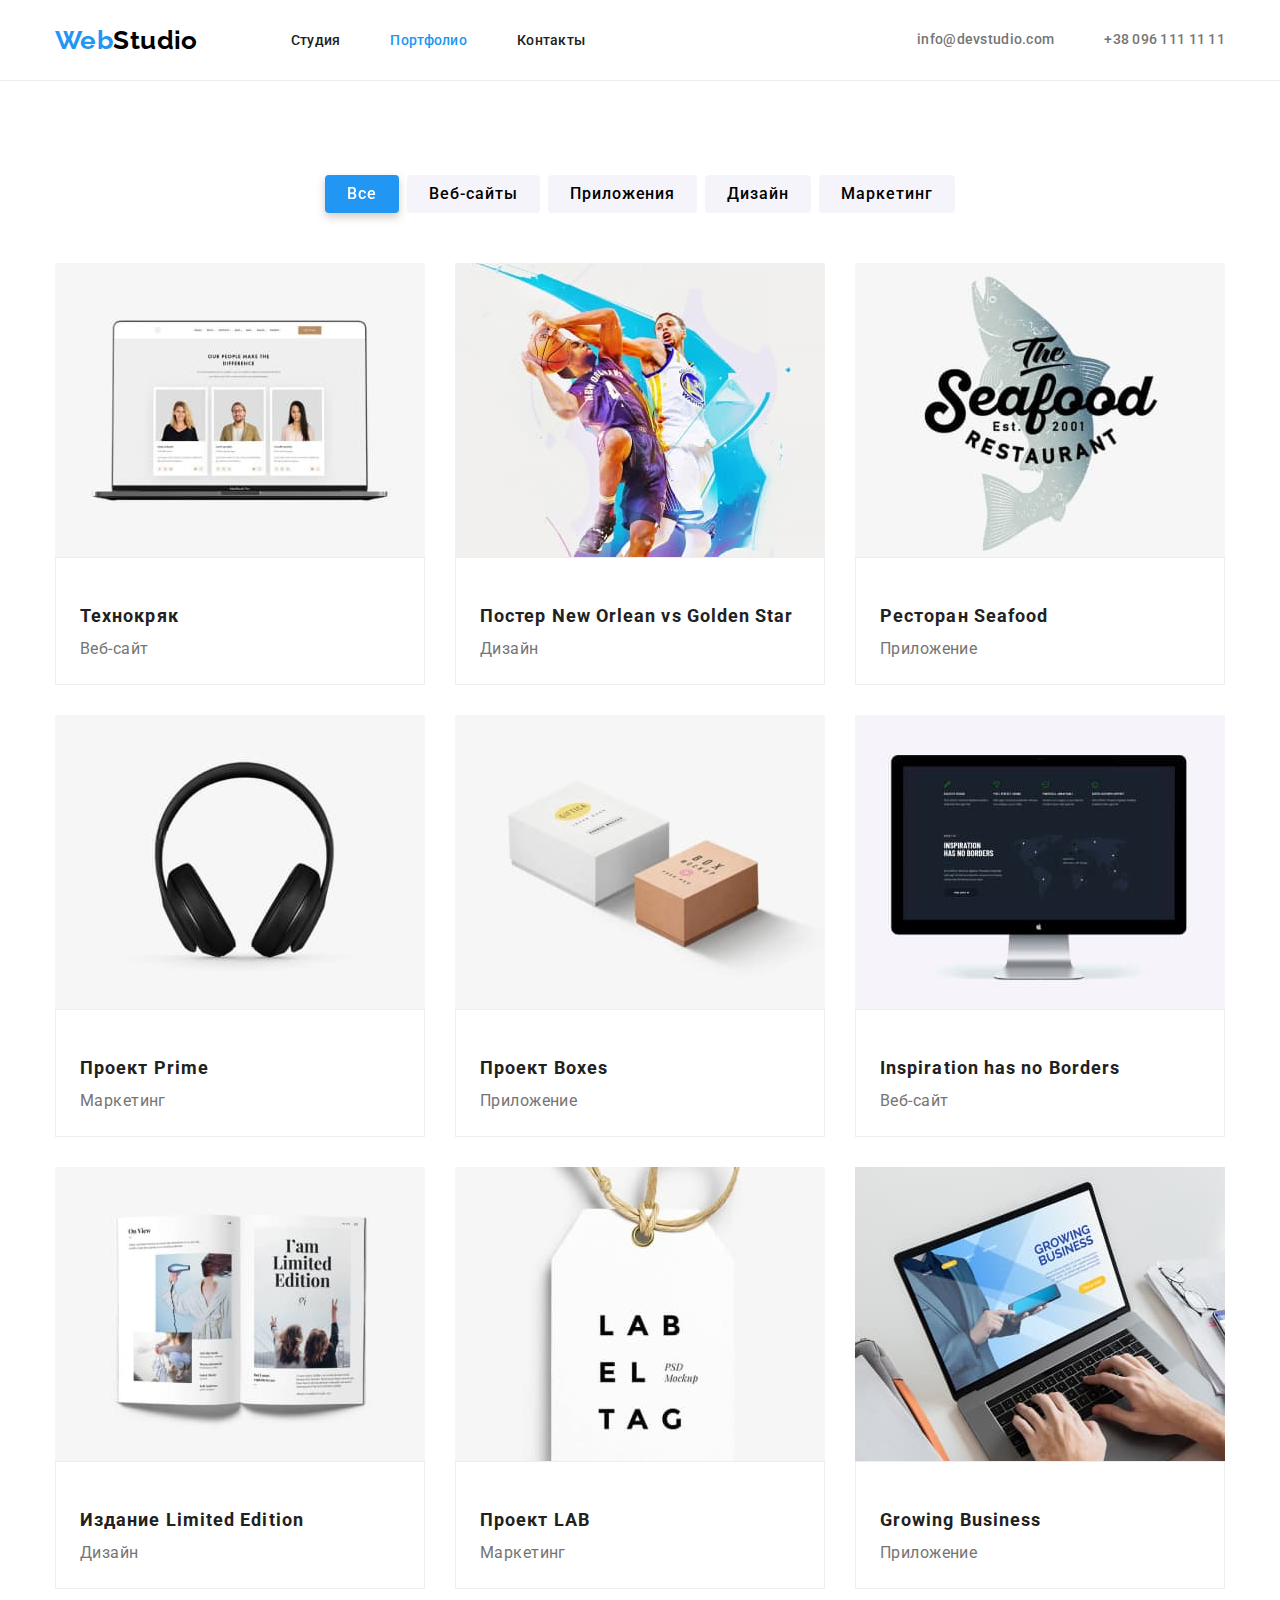
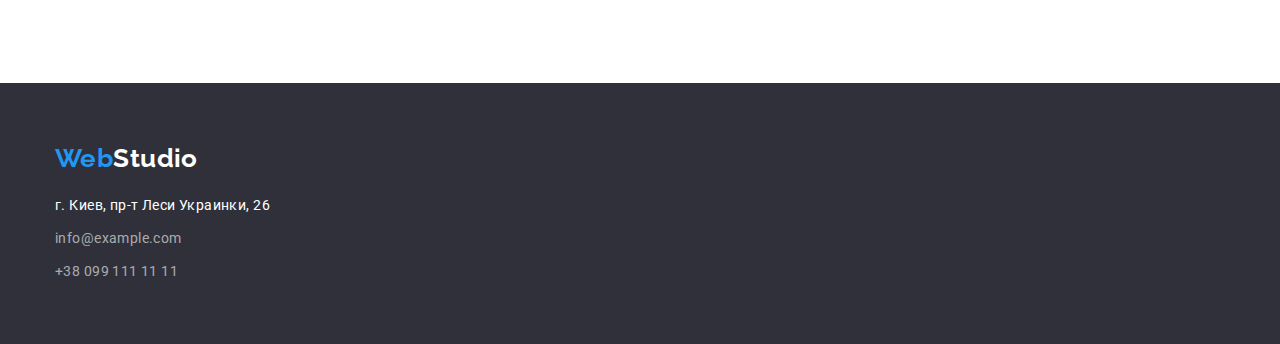
==== portfolio.html @ 1eb345da "добавляет дз 3" ====
<!DOCTYPE html>
<html lang="ru">
<head>
    <meta charset="UTF-8">
    <meta http-equiv="X-UA-Compatible" content="IE=edge">
    <meta name="viewport" content="width=device-width, initial-scale=1.0">
    <title>Document</title>
    <link rel="preconnect" href="https://fonts.googleapis.com"> 
    <link rel="preconnect" href="https://fonts.gstatic.com" crossorigin> 
    <link href="https://fonts.googleapis.com/css2?family=Raleway:wght@700&family=Roboto:wght@400;500;700;900&display=swap" 
        rel="stylesheet">
    <link rel="stylesheet" href="https://cdnjs.cloudflare.com/ajax/libs/modern-normalize/1.1.0/modern-normalize.min.css">
    <link rel="stylesheet" href="./css/styles.css">
</head>
<body>
    <header class="page-header">
        <div class="container header-navigation">
            <a href="./index.html" class="header-logo link">Web<span class="logo-accent">Studio</span></a>
            <nav>
                <ul class="header-list list">
                <li class="header-item">
                    <a href="./index.html" class="header-link link">Студия</a>
                </li>
                <li class="header-item" >
                    <a href="./portfolio.html" class="header-link link current">Портфолио</a>
                </li>
                <li class="header-item" >
                    <a href="" class="header-link link">Контакты</a>
                </li>
                </ul>
            </nav>
            <ul class="header-contacts-list list">
                <li class="header-contacts-item "><a class="header-contacts-link link" href="mailto:info@devstudio.com">info@devstudio.com</a></li>
                <li class="header-contacts-item "><a class="header-contacts-link link" href="tel:+380961111111">+38 096 111 11 11</a></li>
            </ul>  
        </div>  
    </header>
    <main>
       <!--портфолио--> 
       <section class="portfolio section">
        <div class="container">
            <h2 class="visually-hidden">Портфолио</h2>
            <!--Cортировка-->
            <ul class="portfolio-options-list list">

                <li class="portfolio-options-item">
                    <button class="portfolio-btn btn portfolio-currunt-btn" 
                    type="button">Все</button>
                </li>

                <li class="portfolio-options-item">
                    <button class="portfolio-btn btn" type="button">Веб-сайты</button>
                </li>

                <li class="portfolio-options-item">
                    <button class="portfolio-btn btn" type="button">Приложения</button>
                </li>

                <li class="portfolio-options-item">
                    <button class="portfolio-btn btn" type="button">Дизайн</button>
                </li>

                <li class="portfolio-options-item">
                    <button class="portfolio-btn btn" type="button">Маркетинг</button>
                </li>
            </ul>
            <!--Карточки продукта-->
            <ul class="portfolio-product-list list">

                <li class="portfolio-product-item">
                    <a class="portfolio-link link" href="" target="_blank" rel="noopener noreferrer">
                        <img src="./images/portfolio-img-01.jpg" alt="Веб-сайт открытый на ноутбуке" width="370" height="294"/>
                        <div class="product-content">
                            <h3 class="portfolio-name">Технокряк</h3>
                            <p class="portfolio-text">Веб-сайт</p>
                        </div>
                    </a>
                </li> 

                <li class="portfolio-product-item">
                    <a class="portfolio-link link" href="" target="_blank" rel="noopener noreferrer">
                        <img src="./images/portfolio-img-02.jpg" alt="Веб-сайт открытый на ноутбуке" width="370" height="294"/>
                        <div class="product-content">
                            <h3 class="portfolio-name">Постер New Orlean vs Golden Star</h3>
                            <p class="portfolio-text">Дизайн</p>
                        </div>
                        </a>
                </li>
                
                <li class="portfolio-product-item">
                    <a class="portfolio-link link" href="" target="_blank" rel="noopener noreferrer">
                        <img src="./images/portfolio-img-03.jpg" alt="рыба и логотип Seafood" width="370" height="294"/>
                        <div class="product-content">
                            <h3 class="portfolio-name">Ресторан Seafood</h3>
                            <p class="portfolio-text">Приложение</p>
                        </div>
                    </a>
                </li> 

                <li class="portfolio-product-item">
                    <a class="portfolio-link link" href="" target="_blank" rel="noopener noreferrer">
                        <img src="./images/portfolio-img-04.jpg" alt="Наушники" width="370" height="294"/>
                        <div class="product-content">
                            <h3 class="portfolio-name">Проект Prime</h3>
                            <p class="portfolio-text">Маркетинг</p>
                        </div>
                    </a>
                </li> 

                <li class="portfolio-product-item">
                    <a class="portfolio-link link" href="" target="_blank" rel="noopener noreferrer">
                        <img src="./images/portfolio-img-05.jpg" alt="две коробки" width="370" height="294"/>
                        <div class="product-content">
                            <h3 class="portfolio-name">Проект Boxes</h3>
                             <p class="portfolio-text">Приложение</p>
                        </div>
                    </a>
                </li> 

                <li class="portfolio-product-item">
                    <a class="portfolio-link link" href="" target="_blank" rel="noopener noreferrer">
                        <img src="./images/portfolio-img-06.jpg" alt="монитор" width="370" height="294"/>
                        <div class="product-content">
                            <h3 class="portfolio-name" lang="eng" >Inspiration has no Borders</h3>
                            <p class="portfolio-text">Веб-сайт</p>
                        </div>
                    </a>
                </li> 

                <li class="portfolio-product-item">
                    <a class="portfolio-link link" href="" target="_blank" rel="noopener noreferrer">
                        <img src="./images/portfolio-img-07.jpg" alt="открытый журнал" width="370" height="294"/>
                        <div class="product-content">
                            <h3 class="portfolio-name">Издание Limited Edition</h3>
                            <p class="portfolio-text">Дизайн</p>
                        </div>
                    </a>
                </li> 

                <li class="portfolio-product-item">
                    <a class="portfolio-link link" href="" target="_blank" rel="noopener noreferrer">
                        <img src="./images/portfolio-img-08.jpg" alt="бирка с логотипом" width="370" height="294"/>
                        <div class="product-content">
                            <h3 class="portfolio-name">Проект LAB</h3>
                            <p class="portfolio-text">Маркетинг</p>
                        </div>
                    </a>
                </li> 

                <li class="portfolio-product-item">
                    <a class="portfolio-link link" href="" target="_blank" rel="noopener noreferrer">
                        <img src="./images/portfolio-img-09.jpg" alt="работает на ноутбуке" width="370" height="294"/>
                        <div class="product-content">
                            <h3 class="portfolio-name" lang="eng">Growing Business</h3>
                            <p class="portfolio-text">Приложение</p>
                        </div>
                    </a>
                </li> 
            </ul>
        </div>
       </section>
    </main>
    <footer class="footer">
        <div class="container">
            <a class="footer-logo link" href="/">Web<span class="footer-logo-text">Studio</span></a>
            <address class="footer-adress">
                <ul class="footer-adress-list list">
                    <li class="footer-adress-item"><a class="footer-adress-link footer-adress-main link" href="">г. Киев, пр-т Леси Украинки, 26 </a></li>
                    <li class="footer-adress-item"><a class="footer-adress-link link" href="mailto:info@example.com">info@example.com</a></li>
                    <li class="footer-adress-item"><a class="footer-adress-link link" href="tel:+380991111111">+38 099 111 11 11</a></li>
                </ul>
            </address>
        </div>
    </footer>
</body>
</html>
---- css/styles.css ----
:root {
    --primary-title-color:#FFFFFF;
    --secondary-title-color: #212121;
    --primary-text-color: #212121;
    --secondary-text-color: #757575;
    --accent-color: #2196F3;
    --background-accent-color: #F5F4FA;
    --background-secondary-color: #2F303A;
    --background-main-color: #FFFFFF;
    --btm-primary-color: #F5F4FA;
    --border-header-color: #ECECEC;
}
p, 
h1, 
h2, 
h3, 
h4, 
h5,
h6 {
    margin: 0;
}

a {
    display:block;
}

ul{
    margin: 0;
    padding-left: 0;
}
img {
    display: block;
    max-width:100%; 
    height: auto;
}
body {
    background-color: var(--background-main-color);
    font-family: 'Roboto', sans-serif;
    letter-spacing: 0.03em;
    font-weight: 400;
    font-style: normal;
    font-size: 14px;
}
    

/*font-family: 'Raleway', sans-serif; */

.visually-hidden {
    position: absolute;
    width: 1px;
    height: 1px;
    margin: -1px;
    padding: 0;
    overflow: hidden;
    border: 0;
    clip: rect(0 0 0 0);
}

.link {
    text-decoration: none;}

.list {
    list-style: none;}

.container {
    width: 1200px;
    margin: 0 auto;
    padding-left: 15px;
    padding-right: 15px;
}

.btn {
    font-family: 'Roboto', sans-serif;
    font-size: 16px;
    line-height: 1.87;
    text-align: center;
    letter-spacing: 0.06em;
    cursor: pointer;
    border: 0;
    border-radius: 4px;
}

.section {
    padding-top: 94px;
    padding-bottom: 94px;
}

/*--------header----------------*/
.page-header {
    border-bottom: 1px solid var(--border-header-color);
}
.header-navigation{
    display: flex;
    align-items: center;
    
    
}
.header-logo {
    font-family: Raleway;
    font-size: 26px;
    font-weight: 700;
    line-height: 1.19;
    color: var(--accent-color);
    margin-right: 93px;
}

.logo-accent {
    color:#000000;
}
.header-item .current{
    color: var(--accent-color);
}
.header-list{
    display: flex;
}
.header-item:not(:last-child){
    margin-right: 50px;
}
.header-item{
    padding: 32px 0;
}
.header-link {
    color: var(--primary-text-color);
    font-weight: 500;
    line-height: 1.17;
    letter-spacing: 0.02em; 
}
    
.header-link:hover,
.header-link:focus {
    color: var(--accent-color);
}
.header-contacts-list{
    display: flex;
    margin-left: auto;
}
.header-contacts-item:not(:last-child){
    margin-right: 50px;
}
.header-contacts-link {
    font-weight: 500;
    line-height: 1.14;
    letter-spacing: 0.02em;
    color: var(--secondary-text-color);
}

.header-contacts-link:hover,
.header-contacts-link:focus {
    color: var(--accent-color);
}

/*------------hero-------------*/
.hero{
    background-color: var(--background-secondary-color);
    text-align: center; 

    padding-top: 200px;
    padding-bottom: 200px;
}
.hero-title {
    font-family: Roboto;
    font-size: 44px;
    font-weight: 900;
    line-height: 1.36;
    letter-spacing: 0.06em;
    text-transform: uppercase;
    color: var(--primary-title-color);

    margin: 0 auto;
    max-width: 696px;
    margin-bottom: 30px;
    
}

.hero-btn { 
    color: var(--primary-title-color);
    font-weight: 700;
    padding: 10px 32px;
    background-color: var(--accent-color);

    display: inline-block;
    align-items: center;
    text-align: center;
    margin: 0 auto;
    
}
.hero-btn:hover,
.hero-btn:focus{
    background-color:#188CE8;
}

/*--------------преимущества-----------*/

.advantage-list{
    display: flex;
    flex-wrap: wrap;
    justify-content: center;
/*  margin-left: -30px;
    margin-top: -30px;*/
}
.advantage-item:not(:first-child) {
    margin-left: 30px;
}
.advantage-item:nth-child(n + 4) {
    margin-top: 30px;   
}
.advantage-item{
    flex-basis: calc((100% - 120px) / 4);
}
.advantage-theme{
    font-weight: 700;
    line-height: 1.14;
    text-transform: uppercase;
    color: var(--primary-text-color);
    margin-bottom: 10px;
}
.advantage-text{
    line-height: 1.71;
    color: var(--secondary-text-color);
}

/*--------------галерея-----------*/
.gallery{
    padding-top: 0;
       
}
.gallery-title {
    font-weight: 700;
    font-size: 36px;
    line-height: 1.16;
    text-align: center;
    color: var(--secondary-title-color);
    margin-bottom: 50px;
}

.gallery-list{
    display: flex;
    flex-wrap: wrap;
    justify-content: center;
}

.gallery-item:not(:first-child) {
    margin-left: 30px;
} 
.gallery-item{
    /*width: 370px;*/
    flex-basis: calc((100% - 90px) / 3);
}
/*--------------команда-----------*/
.team{
    background-color: 
    var(--background-accent-color);
}
.team-title {
    font-weight: 700;
    font-size: 36px;
    line-height: 1.16;
    text-align: center;
    color: var(--secondary-title-color);
    margin-bottom: 50px;
}
.team-list{
    display: flex;
    justify-content: center;
}
.team-item:not(:first-child){
    margin-left: 30px;
    width: 270px;
    /*flex-basis: calc(100% / 4 - 30px);*/ 
}
.team-item {
    box-shadow: 0px 1px 3px rgba(0, 0, 0, 0.12),
    0px 1px 1px rgba(0, 0, 0, 0.14), 0px 2px 1px 
    rgba(0, 0, 0, 0.2);
    border-radius: 0px 0px 4px 4px;
}
.team-card-contant{
    padding: 30px 58px;
    background-color: var(--background-main-color);
    border-radius: 0px 0px 4px 4px;
}
.team-item-name {
    font-weight: 500;
    font-size: 16px;
    line-height: 1.18;
    text-align: center;
    color: var(--secondary-title-color);
    background-color: var(--background-main-color);

    margin-bottom: 10px;
}
.team-item-text {
    font-size: 16px;
    line-height: 1.18;
    text-align: center;
    color: var(--secondary-text-color);
    background-color: var(--background-main-color);

}

/*--------------портфолио-----------*/
.portfolio-options-list{
    display: flex;
    align-items: center;
    justify-content: center;

    margin-bottom: 50px;
}
.portfolio-btn{
    font-weight: 500;
    background-color: var(--btm-primary-color);
    line-height: 1.62;

    padding: 6px 22px;
}

.portfolio-options-item:not(:last-child){
    margin-right: 8px;
}

.portfolio-btn:hover,
.portfolio-btn:focus,
.portfolio-currunt-btn {
    color:#FFFFFF;
    background-color: var(--accent-color);
    filter: drop-shadow(0px 4px 4px rgba(87, 37, 37, 0.25));
}
/*--Карточки продукта--*/
/*  .portfolio-product-list {
    margin-left: -30px;
    margin-top: -30px;

    .portfolio-product-item {
    margin-left: 30px;
    margin-top: 30px;
    flex-basis: calc(100% / 3 - 30px);}
*/
.portfolio-product-list {
    display: flex;
    flex-wrap: wrap;
    justify-content: center;
}
.portfolio-product-item:not(:nth-child(3n +1)){
    margin-left: 30px;
}
.portfolio-product-item:not(:nth-child(-n +3)) {
    margin-top: 30px;
}
.portfolio-product-item {
    /*flex-basis: calc(100% / 3 - 30px);*/
    max-width: 370px;
    display:block;
}
.product-content{
    padding: 20px 24px;
    border: 1px solid #EEEEEE;
    display:block;
}
.portfolio-name{
    font-weight: 700;
    font-size: 18px;
    line-height: 2;
    letter-spacing: 0.06em;
    color:var(--primary-text-color);

    margin-top: 20px;
}
.portfolio-text {
    font-size: 16px;
    line-height: 1.87;
    color: var(--secondary-text-color);
}

/*--------------footer-----------*/
.footer {
    background-color: var(--background-secondary-color);
    padding-top: 60px;
    padding-bottom: 60px;
}
.footer .footer-logo {
    margin-bottom: 20px;  
    display:block;
}
.footer-logo {
    font-family: Raleway;
    font-size: 26px;
    font-weight: 700;
    line-height: 1.19;
    color: var(--accent-color);
}

.footer-logo-text{
    color: var(--primary-title-color);  
}

.footer-adress-link{
    font-style: normal;
    line-height: 1.71;
    color: #FFFFFF99;
}

.footer-adress-main{
    color: var(--primary-title-color);
}

.footer-adress-link:hover,
.footer-adress-link:focus {
    color: var(--accent-color);
}
.footer-adress-item:not(:last-child){
    margin-bottom: 9px;
}
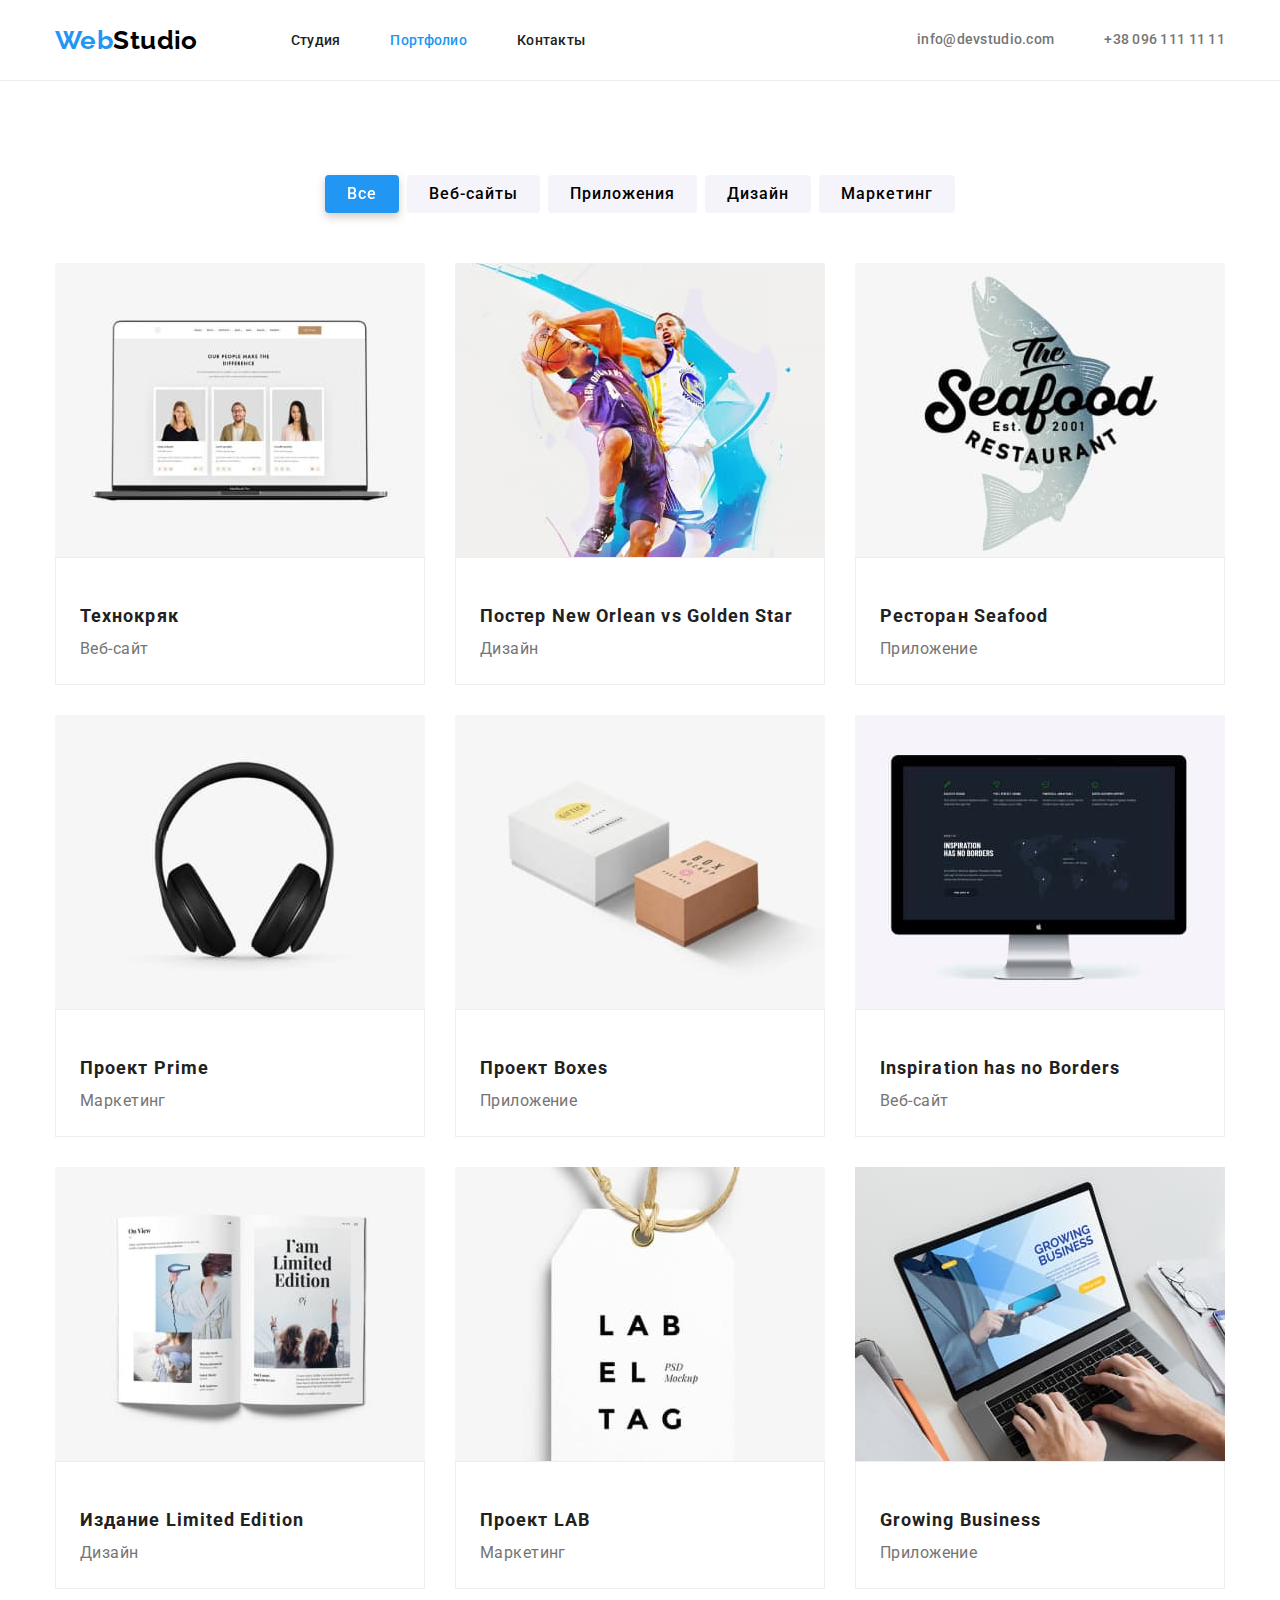
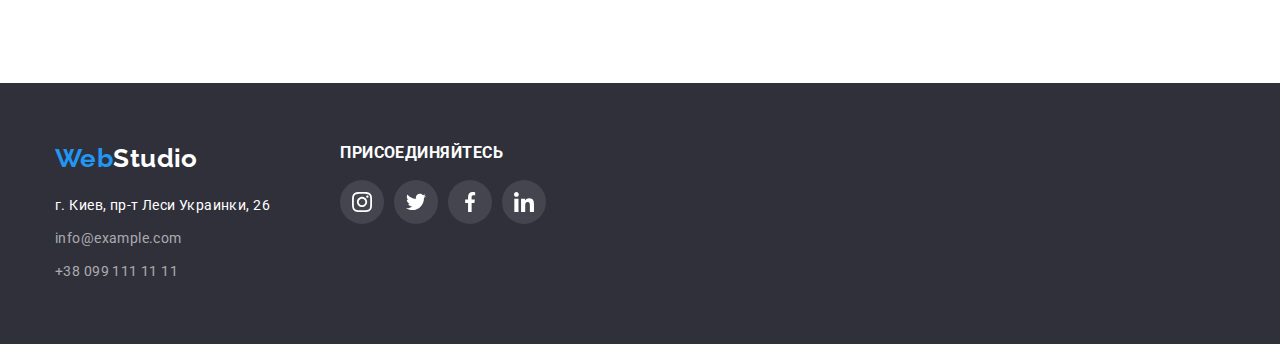
==== commit d40f1e26: "добавляет картинки в преимущества" ====
--- a/portfolio.html
+++ b/portfolio.html
@@ -161,15 +161,55 @@
        </section>
     </main>
     <footer class="footer">
-        <div class="container">
+        <div class="container footer-info">
+            <div class="footer-left">
             <a class="footer-logo link" href="/">Web<span class="footer-logo-text">Studio</span></a>
             <address class="footer-adress">
-                <ul class="footer-adress-list list">
-                    <li class="footer-adress-item"><a class="footer-adress-link footer-adress-main link" href="">г. Киев, пр-т Леси Украинки, 26 </a></li>
-                    <li class="footer-adress-item"><a class="footer-adress-link link" href="mailto:info@example.com">info@example.com</a></li>
-                    <li class="footer-adress-item"><a class="footer-adress-link link" href="tel:+380991111111">+38 099 111 11 11</a></li>
+                
+                    <ul class="footer-adress-list list">
+                        <li class="footer-adress-item"><a class="footer-adress-link footer-adress-main link" href="">г. Киев, пр-т Леси Украинки, 26 </a></li>
+                        <li class="footer-adress-item"><a class="footer-adress-link link" href="mailto:info@example.com">info@example.com</a></li>
+                        <li class="footer-adress-item"><a class="footer-adress-link link" href="tel:+380991111111">+38 099 111 11 11</a></li>
+                    </ul>
+            </div>
+            <div class="footer-right">
+                <h3 class="footer-text">присоединяйтесь</h3>
+                <ul class="footer-social-list social-list list">
+                    <li class="social-item link">
+                         <a href="" class="footer-social-link link">
+                            <svg class="footer-social-icon">
+                                <use href="./images/sprite.svg#icon-instagram">
+                                </use>
+                            </svg>
+                        </a>
+                    </li>
+                    <li class="social-item link">
+                        <a href="" class="footer-social-link link">
+                            <svg class="footer-social-icon">
+                                <use href="./images/sprite.svg#icon-twitter">
+                                </use>
+                            </svg>
+                        </a>
+                    </li>
+                    <li class="social-item link">
+                        <a href="" class="footer-social-link link">
+                            <svg class="footer-social-icon">
+                                <use href="./images/sprite.svg#icon-facebook">
+                                </use>
+                            </svg>
+                        </a>
+                    </li>
+                    <li class="social-item link">
+                        <a href="" class="footer-social-link link">
+                            <svg class="footer-social-icon">
+                                <use href="./images/sprite.svg#icon-linkedin">
+                                </use>
+                            </svg>
+                        </a>
+                    </li>
                 </ul>
             </address>
+            </div>
         </div>
     </footer>
 </body>
--- a/css/styles.css
+++ b/css/styles.css
@@ -92,7 +92,7 @@
 .header-navigation{
     display: flex;
     align-items: center;
-    
+  
     
 }
 .header-logo {
@@ -151,8 +151,19 @@
 
 /*------------hero-------------*/
 .hero{
-    background-color: var(--background-secondary-color);
+    background-image: linear-gradient(to right, 
+    rgba(47, 48, 58, 0.4), 
+    rgba(47, 48, 58, 0.4)),
+    url(../images/Imghero.jpg);
+    background-repeat: no-repeat;
+    background-position: center;
+    background-size: cover;
+    background-color: #C4C4C4;
     text-align: center; 
+    max-width: 1600рх;
+    height: 600px;
+    margin-right: auto;
+    margin-left: auto;
 
     padding-top: 200px;
     padding-bottom: 200px;
@@ -201,9 +212,9 @@
 .advantage-item:not(:first-child) {
     margin-left: 30px;
 }
-.advantage-item:nth-child(n + 4) {
+/* .advantage-item:nth-child(n + 4) {
     margin-top: 30px;   
-}
+} */
 .advantage-item{
     flex-basis: calc((100% - 120px) / 4);
 }
@@ -217,6 +228,16 @@
 .advantage-text{
     line-height: 1.71;
     color: var(--secondary-text-color);
+}
+.advantage-item-bg{
+    background-color:var(--btm-primary-color);
+    border-radius: 4px;
+    height: 120px;
+    display: flex;
+    align-items: center;
+    justify-content: center;
+
+    margin-bottom: 30px;
 }
 
 /*--------------галерея-----------*/
@@ -265,7 +286,7 @@
 }
 .team-item:not(:first-child){
     margin-left: 30px;
-    width: 270px;
+    
     /*flex-basis: calc(100% / 4 - 30px);*/ 
 }
 .team-item {
@@ -273,11 +294,14 @@
     0px 1px 1px rgba(0, 0, 0, 0.14), 0px 2px 1px 
     rgba(0, 0, 0, 0.2);
     border-radius: 0px 0px 4px 4px;
+    width: 270px;
+    background-color: var(--background-main-color);
 }
 .team-card-contant{
-    padding: 30px 58px;
-    background-color: var(--background-main-color);
+    padding: 30px 30px;
+    /* background-color: var(--background-main-color); */
     border-radius: 0px 0px 4px 4px;
+    
 }
 .team-item-name {
     font-weight: 500;
@@ -285,8 +309,7 @@
     line-height: 1.18;
     text-align: center;
     color: var(--secondary-title-color);
-    background-color: var(--background-main-color);
-
+    
     margin-bottom: 10px;
 }
 .team-item-text {
@@ -294,8 +317,43 @@
     line-height: 1.18;
     text-align: center;
     color: var(--secondary-text-color);
+    /* background-color: var(--background-main-color); */
+    margin-bottom: 16px;
+}
+.team-social-list{
+    display: flex;
+    align-items: center;
+    justify-content: center;
+        
+}
+.social-item{
+    width: 44px;
+    height: 44px;
+}   
+.social-item:not(:last-child){
+    margin-right: 10px;
+}
+.social-link {
+    width: 100%;
+    height: 100%;
+    border-radius: 50%;
     background-color: var(--background-main-color);
-
+    display: flex; 
+    align-items: center;  
+    justify-content: center;
+}
+.social-link:hover,
+.social-link:focus {
+    background-color: var(--accent-color);
+}
+.social-icon-team {
+    width: 20px;
+    height: 20px;
+    fill: #AFB1B8;
+}
+.social-link:hover .social-icon-team,
+.social-link:focus .social-icon-team {
+    fill: var(--background-main-color);
 }
 
 /*--------------портфолио-----------*/
@@ -409,4 +467,44 @@
 }
 .footer-adress-item:not(:last-child){
     margin-bottom: 9px;
-}+}
+.footer-text{
+    font-style: normal;
+    font-weight: bold;
+    line-height: 1.17;
+    letter-spacing: 0.03em;
+    text-transform: uppercase;
+    color: var(--primary-title-color);
+    margin-bottom: 18px;
+}
+
+.footer-social-list{
+    display: flex;
+    align-items: center;
+    justify-content: center;
+}
+.footer-social-link {
+    width: 100%;
+    height: 100%;
+    border-radius: 50%;
+    background-color: rgba(255, 255, 255, 0.10);
+    display: flex; 
+    align-items: center;  
+    justify-content: center;
+}
+.footer-social-link:hover,
+.footer-social-link:focus {
+    background-color: var(--accent-color);
+}
+.footer-social-icon {
+    width: 20px;
+    height: 20px;
+    fill: #FFFFFF;
+}
+.footer-info{
+    display: flex;
+    align-items: flex-start;
+}
+.footer-left{
+    margin-right: 70px;
+}
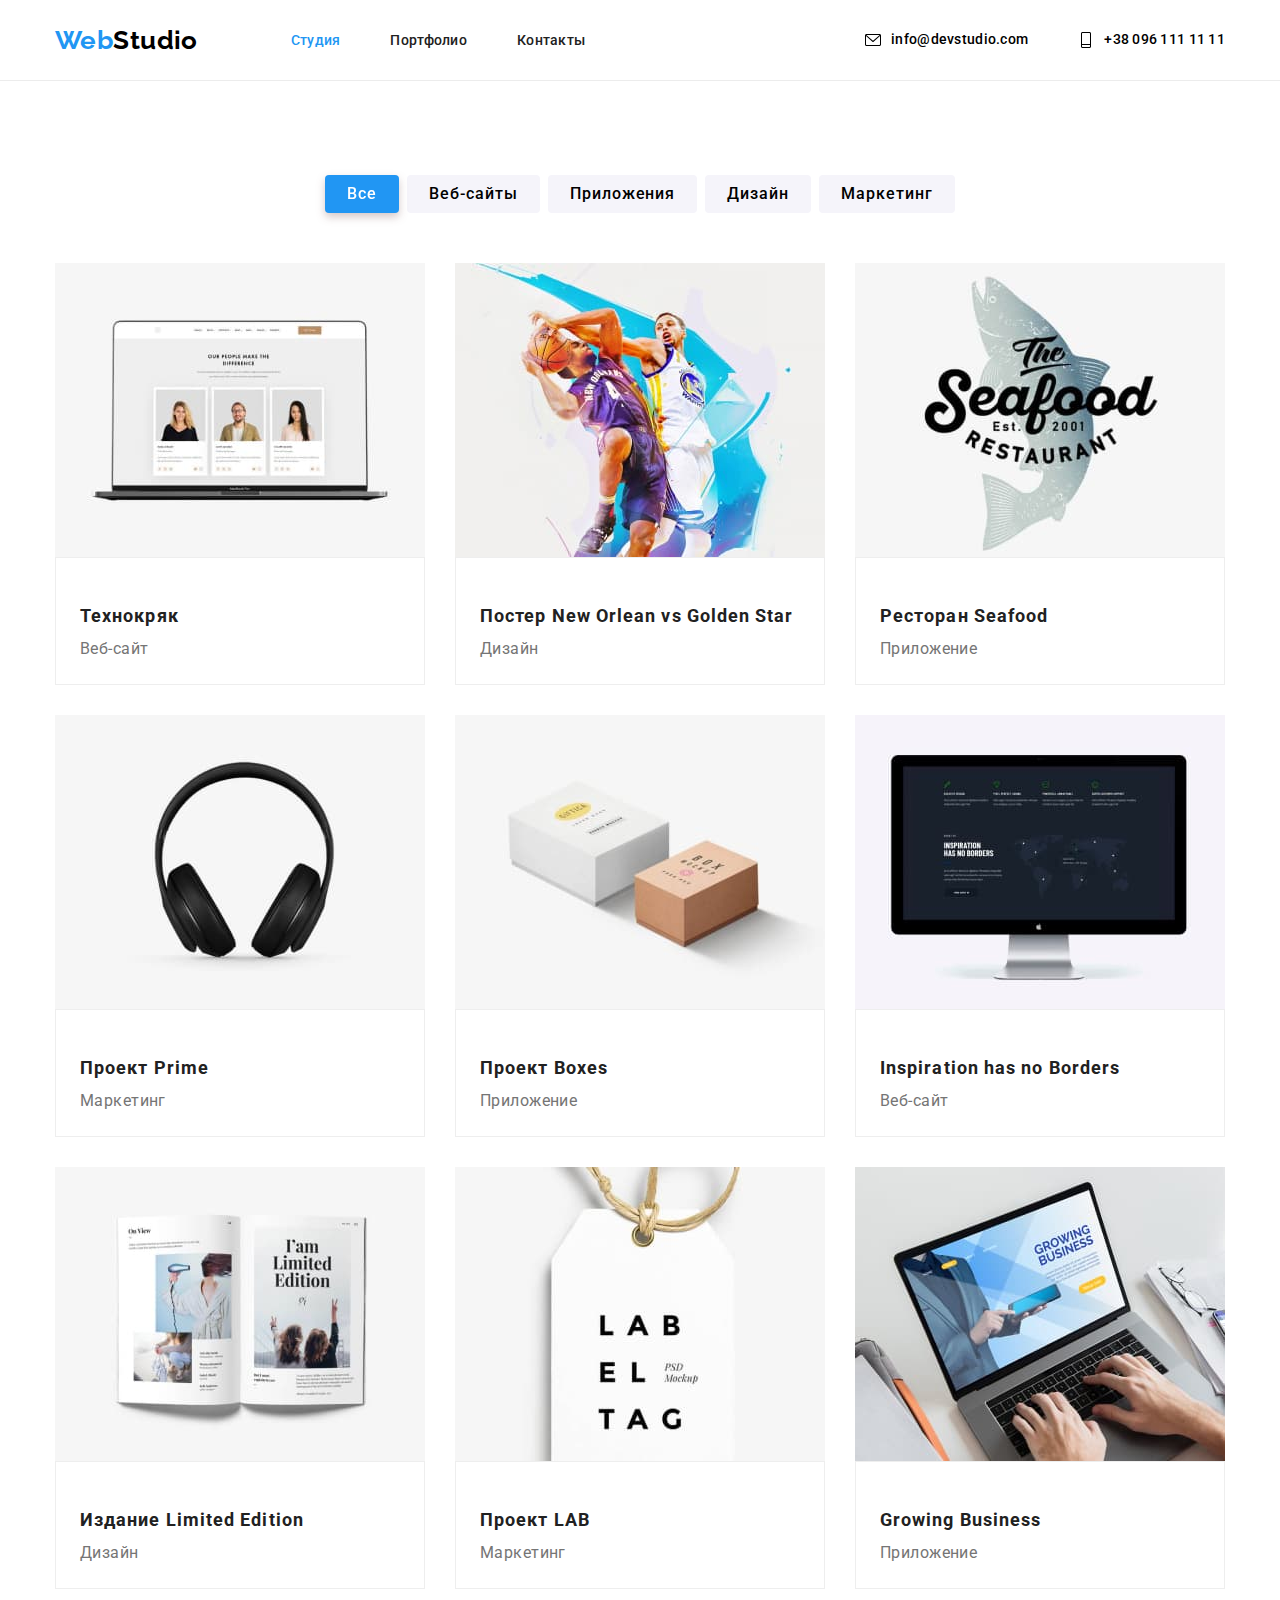
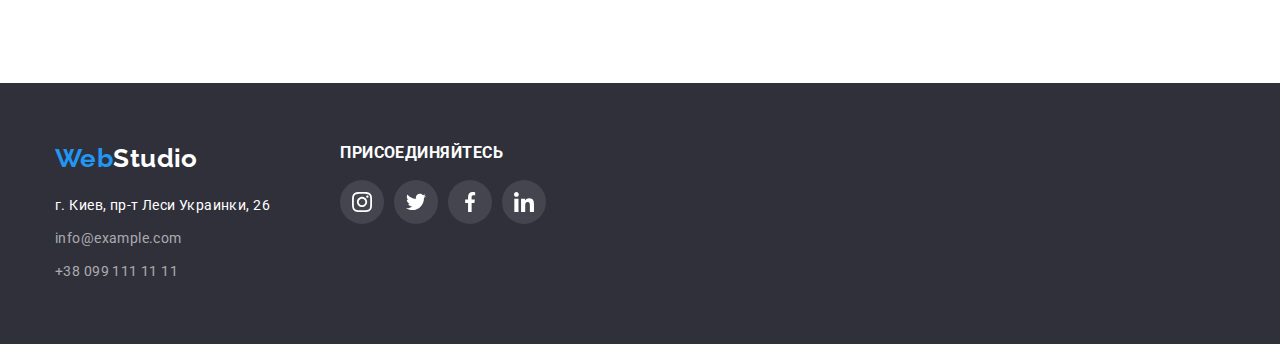
==== commit a4f9b0c7: "добавляет иконки с хедер" ====
--- a/portfolio.html
+++ b/portfolio.html
@@ -19,10 +19,10 @@
             <nav>
                 <ul class="header-list list">
                 <li class="header-item">
-                    <a href="./index.html" class="header-link link">Студия</a>
+                    <a href="./index.html" class="header-link link current">Студия</a>
                 </li>
                 <li class="header-item" >
-                    <a href="./portfolio.html" class="header-link link current">Портфолио</a>
+                    <a href="./portfolio.html" class="header-link link ">Портфолио</a>
                 </li>
                 <li class="header-item" >
                     <a href="" class="header-link link">Контакты</a>
@@ -30,8 +30,19 @@
                 </ul>
             </nav>
             <ul class="header-contacts-list list">
-                <li class="header-contacts-item "><a class="header-contacts-link link" href="mailto:info@devstudio.com">info@devstudio.com</a></li>
-                <li class="header-contacts-item "><a class="header-contacts-link link" href="tel:+380961111111">+38 096 111 11 11</a></li>
+                <li class="header-contacts-item">
+                    <svg class="header-icon" width="16" height="16">
+                        <use href="./images/sprite.svg#icon-mail">
+                        </use>
+                    </svg>
+                    <a class="header-contacts-link link" href="mailto:info@devstudio.com">info@devstudio.com</a>
+                </li>
+                <li class="header-contacts-item">
+                    <svg class="header-icon" width="16" height="16">
+                        <use href="./images/sprite.svg#icon-tel">
+                        </use>
+                    </svg>
+                    <a class="header-contacts-link link" href="tel:+380961111111">+38 096 111 11 11</a></li>
             </ul>  
         </div>  
     </header>
--- a/css/styles.css
+++ b/css/styles.css
@@ -143,10 +143,21 @@
     letter-spacing: 0.02em;
     color: var(--secondary-text-color);
 }
-
-.header-contacts-link:hover,
-.header-contacts-link:focus {
+.header-contacts-item{
+    display: flex;
+    align-items: center; 
+}
+.header-contacts-item:hover,
+.header-contacts-item:focus {
     color: var(--accent-color);
+}
+
+.header-icon  {
+    fill: currentColor;
+    margin-right: 10px;
+}
+.header-contacts-link{
+    color: currentColor;
 }
 
 /*------------hero-------------*/
